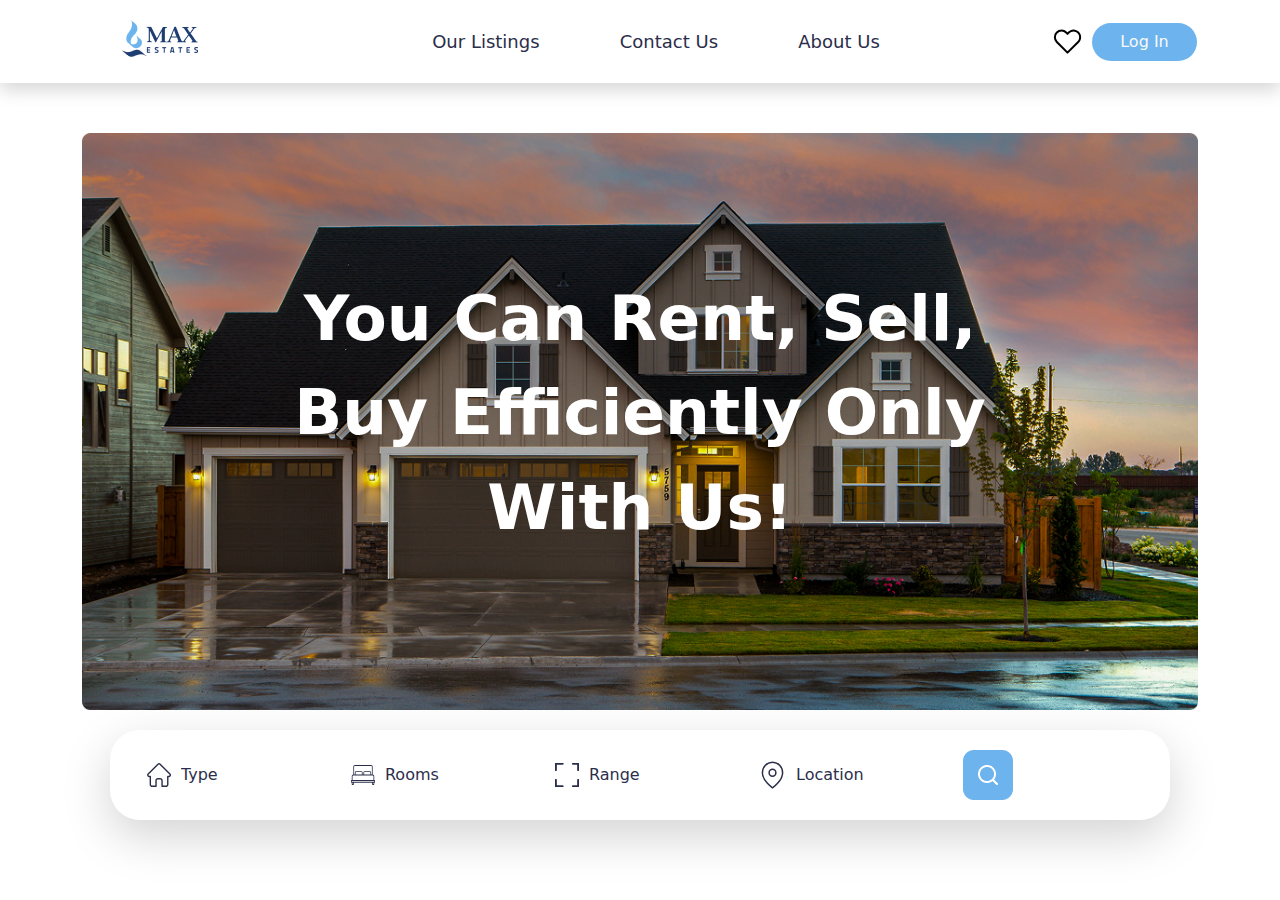
==== index.html @ ce279e46 "Initial commit" ====
<!DOCTYPE html>
<html lang="en">
<head>
    <meta charset="UTF-8">
    <meta name="viewport" content="width=device-width, initial-scale=1.0">
    <title>Max Estates | Home</title>
    <link rel="icon" href="/assets/images/Group.png">
    <link href="https://cdn.jsdelivr.net/npm/bootstrap@5.3.3/dist/css/bootstrap.min.css" rel="stylesheet" integrity="sha384-QWTKZyjpPEjISv5WaRU9OFeRpok6YctnYmDr5pNlyT2bRjXh0JMhjY6hW+ALEwIH" crossorigin="anonymous">
    <link rel="stylesheet" href="/assets/style/style.css">
</head>
<body>
    <header class="shadow d-flex">
            <div class="header-item col-md-3  col-6 d-flex justify-content-center">
                <a href="index.html">
                    <img src="/assets/images/Group.png" alt="max estates logo">
                </a>
            </div>
            
            <div class="header-item col-6 d-md-block d-none">
                <ul class="header-item-list d-flex align-items-center justify-content-evenly">
                    <ol>Our Listings</ol>
                    <ol>Contact Us</ol>
                    <ol>About Us</ol>
                </ul>
            </div>

            <div class="header-item col-md-3 col-6 d-flex align-items-center justify-content-center">
                <div class="header-item-favorite">
                    <a href="#"><img src="/assets/images/Vector.svg" alt="heart icon"></a>
                </div>

                <div class="header-item-button">
                  <a href="#"><button class="btn text-light text-center">Log In</button></a>  
                </div>
            </div>
    </header>

    <div class="container">
        <section class="landing">
            <div class="landing-image position-relative d-flex justify-content-center">
                <img src="/assets/images/pexels-binyaminmellish-1396122 1.png" alt="">
                <div class="landing-image-text text-center d-flex align-items-center">
                    <p>You can rent, sell, buy efficiently only with us!</p>
                </div>
            </div>

            <div class="landing-bottom postion-absolute d-flex justify-content-center">                
                <div class="landing-search"> 
                    <div class="shadow-lg landing-search-bottom d-flex justify-content-around">
                        <div class="col-2 landing-search-item d-flex align-items-center">
                            <img src="/assets/images/Group (1).svg" alt="home icon">
                            <input class="input" type="text" placeholder="Type"> 
                        </div>
    
                        <div class="col-2 landing-search-item d-flex align-items-center">
                            <img src="/assets/images/Group.svg" alt="rooms icon">
                            <input class="input" type="text" placeholder="Rooms"> 
                        </div>
    
                        <div class="col-2 landing-search-item d-flex align-items-center">
                            <img src="/assets/images/Vector (1).svg" alt="range icon">
                            <input class="input" type="text" placeholder="Range"> 
                        </div>
    
                        <div class="col-2 landing-search-item d-flex align-items-center">
                            <img src="/assets/images/map-pin.svg" alt="location icon">
                            <input class="input" type="text" placeholder="Location"> 
                        </div>
    
                        <div class="col-2 landing-search-item d-flex">
                            <a href="#"><img src="/assets/images/search.png" alt=""></a>
                        </div>
                    </div>
                </div>
            </div>
        </section>
    </div>
</body>
</html>
---- assets/style/style.css ----
a {
  color: unset;
  text-decoration: unset;
}

ol {
  padding: 0;
}

header .header-item {
  padding: 20px 0;
}
header .header-item-list {
  font-size: 18px;
  height: 100%;
  width: 100%;
  color: #2b2e4a;
}
header .header-item-favorite {
  padding: 0px 10px;
}
header .header-item-button {
  background-color: #6db3ee;
  border-radius: 100px;
  padding: 0px 15px;
}

.landing {
  padding: 50px 0;
}
.landing-image img {
  width: 100%;
}
.landing-image-text {
  position: absolute;
  width: 65%;
  height: 100%;
  font-size: 63px;
  color: #fff;
  text-transform: capitalize;
  font-weight: bold;
}
@media only screen and (max-width: 990px) {
  .landing-image-text {
    font-size: 35px;
  }
}
@media only screen and (max-width: 600px) {
  .landing-image-text {
    font-size: 25px;
  }
}
@media only screen and (max-width: 320px) {
  .landing-image-text {
    font-size: 15px;
  }
}
.landing-search {
  width: 95%;
}
.landing-search-bottom {
  margin-top: 20px;
  padding: 20px;
  border-radius: 30px;
}
.landing-search-bottom input {
  border: none;
  padding: 0px 10px;
  width: 100%;
}
.landing-search-bottom input::-moz-placeholder {
  color: #2b2e4a;
}
.landing-search-bottom input::placeholder {
  color: #2b2e4a;
}/*# sourceMappingURL=style.css.map */
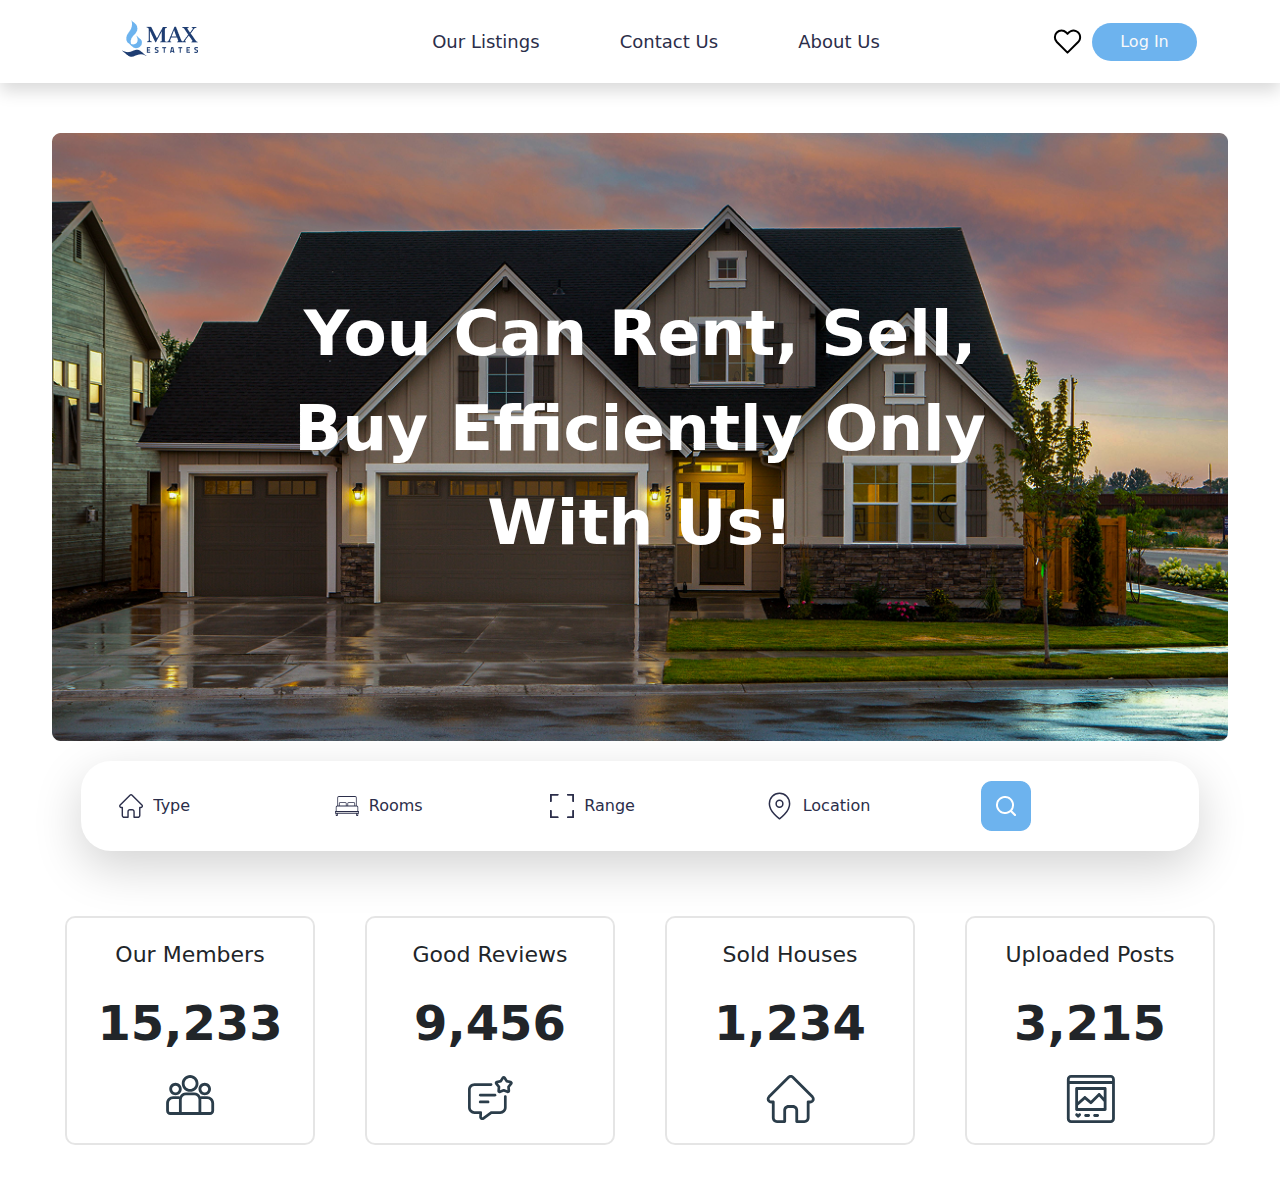
==== commit 02817402: "Added cards section" ====
--- a/index.html
+++ b/index.html
@@ -4,7 +4,7 @@
     <meta charset="UTF-8">
     <meta name="viewport" content="width=device-width, initial-scale=1.0">
     <title>Max Estates | Home</title>
-    <link rel="icon" href="/assets/images/Group.png">
+    <link rel="icon" href="/assets/images/logo.png">
     <link href="https://cdn.jsdelivr.net/npm/bootstrap@5.3.3/dist/css/bootstrap.min.css" rel="stylesheet" integrity="sha384-QWTKZyjpPEjISv5WaRU9OFeRpok6YctnYmDr5pNlyT2bRjXh0JMhjY6hW+ALEwIH" crossorigin="anonymous">
     <link rel="stylesheet" href="/assets/style/style.css">
 </head>
@@ -12,7 +12,7 @@
     <header class="shadow d-flex">
             <div class="header-item col-md-3  col-6 d-flex justify-content-center">
                 <a href="index.html">
-                    <img src="/assets/images/Group.png" alt="max estates logo">
+                    <img src="/assets/images/logo.png" alt="max estates logo">
                 </a>
             </div>
             
@@ -26,7 +26,7 @@
 
             <div class="header-item col-md-3 col-6 d-flex align-items-center justify-content-center">
                 <div class="header-item-favorite">
-                    <a href="#"><img src="/assets/images/Vector.svg" alt="heart icon"></a>
+                    <a href="#"><img src="/assets/images/svg/heart-icon.svg" alt="heart icon"></a>
                 </div>
 
                 <div class="header-item-button">
@@ -38,7 +38,7 @@
     <div class="container">
         <section class="landing">
             <div class="landing-image position-relative d-flex justify-content-center">
-                <img src="/assets/images/pexels-binyaminmellish-1396122 1.png" alt="">
+                <img src="/assets/images/landing-background.png" alt="">
                 <div class="landing-image-text text-center d-flex align-items-center">
                     <p>You can rent, sell, buy efficiently only with us!</p>
                 </div>
@@ -48,22 +48,22 @@
                 <div class="landing-search"> 
                     <div class="shadow-lg landing-search-bottom d-flex justify-content-around">
                         <div class="col-2 landing-search-item d-flex align-items-center">
-                            <img src="/assets/images/Group (1).svg" alt="home icon">
+                            <img src="/assets/images/svg/home-icon.svg" alt="home icon">
                             <input class="input" type="text" placeholder="Type"> 
                         </div>
     
                         <div class="col-2 landing-search-item d-flex align-items-center">
-                            <img src="/assets/images/Group.svg" alt="rooms icon">
+                            <img src="/assets/images/svg/rooms-icon.svg" alt="rooms icon">
                             <input class="input" type="text" placeholder="Rooms"> 
                         </div>
     
                         <div class="col-2 landing-search-item d-flex align-items-center">
-                            <img src="/assets/images/Vector (1).svg" alt="range icon">
+                            <img src="/assets/images/svg/range-icon.svg" alt="range icon">
                             <input class="input" type="text" placeholder="Range"> 
                         </div>
     
                         <div class="col-2 landing-search-item d-flex align-items-center">
-                            <img src="/assets/images/map-pin.svg" alt="location icon">
+                            <img src="/assets/images/svg/location-icon.svg" alt="location icon">
                             <input class="input" type="text" placeholder="Location"> 
                         </div>
     
@@ -74,6 +74,42 @@
                 </div>
             </div>
         </section>
+
+        <section class="cards">
+            <div class="row justify-content-around">
+                <div class="cards__item col-2 ">
+                    <p>Our Members</p>
+                    <div class="cards__number">
+                        <p>15,233</p>
+                    </div>
+                    <img src="/assets/images/svg/members-icon.svg" alt="members icon">
+                </div>
+
+                <div class="cards__item col-2">
+                    <p>Good Reviews</p>
+                    <div class="cards__number">
+                        <p>9,456</p>
+                    </div>
+                    <img src="/assets/images/svg/reviews-icon.svg" alt="reviews icon">
+                </div>
+
+                <div class="cards__item col-2">
+                    <p>Sold Houses</p>
+                    <div class="cards__number">
+                        <p>1,234</p>
+                    </div>
+                    <img class="change-color" src="/assets/images/svg/home-icon-card.svg" alt="home icon">
+                </div>
+                
+                <div class="cards__item col-2">
+                    <p>Uploaded Posts</p>
+                    <div class="cards__number">
+                        <p>3,215</p>
+                    </div>
+                    <img src="/assets/images/svg/post-icon.svg" alt="post icon">
+                </div>
+            </div>
+        </section>
     </div>
 </body>
 </html>--- a/assets/style/style.css
+++ b/assets/style/style.css
@@ -5,6 +5,11 @@
 
 ol {
   padding: 0;
+}
+
+.container {
+  max-width: 1200px;
+  width: 100%;
 }
 
 header .header-item {
@@ -73,4 +78,32 @@
 }
 .landing-search-bottom input::placeholder {
   color: #2b2e4a;
+}
+
+.cards {
+  padding-bottom: 40px;
+}
+.cards__item {
+  display: flex;
+  flex-direction: column;
+  align-items: center;
+  padding: 20px;
+  border: 2px solid rgba(0, 0, 0, 0.1019607843);
+  border-radius: 10px;
+  font-size: 22px;
+  max-width: 250px;
+  width: 100%;
+  margin-top: 15px;
+}
+.cards__item:hover {
+  color: #fff;
+  background-color: #2b2e4a;
+  transition: all 0.3s;
+}
+.cards__item:hover img {
+  filter: invert(100%) sepia(6%) saturate(3%) hue-rotate(1deg) brightness(105%) contrast(100%);
+}
+.cards__number {
+  font-weight: bold;
+  font-size: 48px;
 }/*# sourceMappingURL=style.css.map */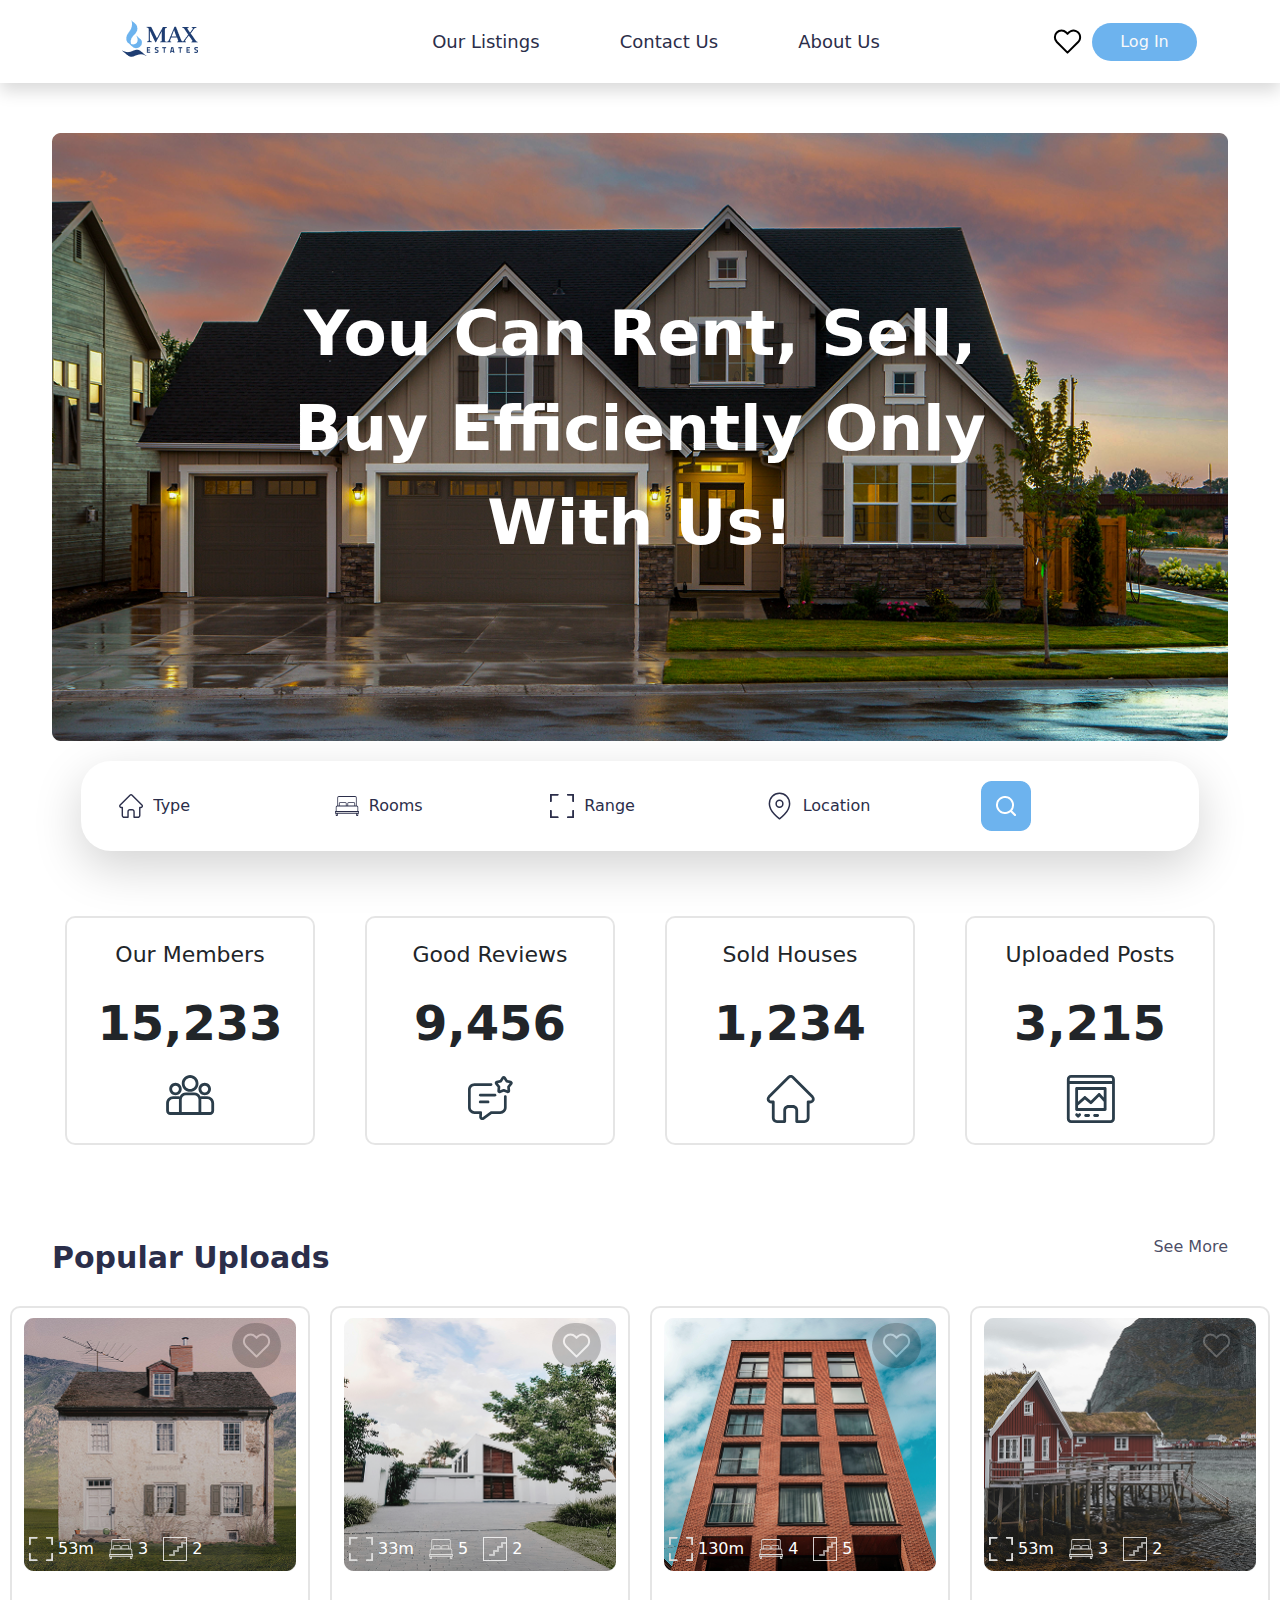
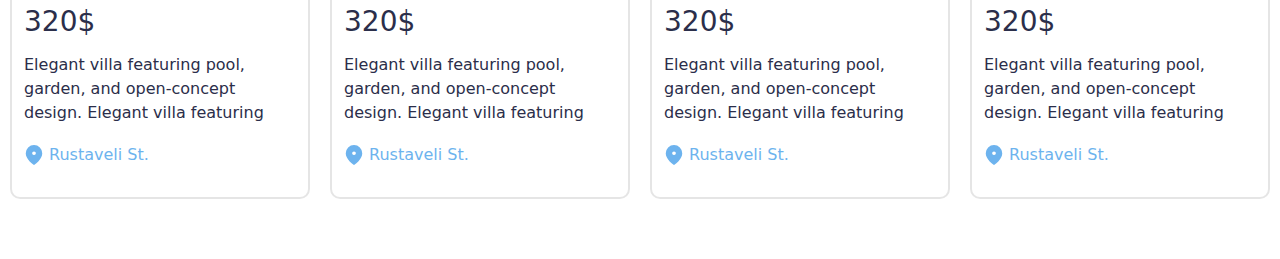
==== commit e09dbfc1: "added uploads" ====
--- a/index.html
+++ b/index.html
@@ -36,6 +36,7 @@
     </header>
 
     <div class="container">
+
         <section class="landing">
             <div class="landing-image position-relative d-flex justify-content-center">
                 <img src="/assets/images/landing-background.png" alt="">
@@ -110,6 +111,208 @@
                 </div>
             </div>
         </section>
+
+        <section class="uploads">
+            <div class="uploads__text d-flex justify-content-between">
+                <p class="uploads__text-title">Popular Uploads</p>
+                <p>See More</p>
+            </div>
+
+            <div class="row flex-lg-nowrap justify-content-center">
+                <div class="uploads__card col-lg-3 col-md-5 col-10">
+                    <div class="uploads__card-image">
+                        <div class="imgg">
+                            <img src="/assets/images/upload1.png" alt="house image">
+                        </div>
+                        
+                        <div class="uploads__card-info d-flex flex-column justify-content-between">
+                            <div class="d-flex justify-content-end">
+                                <div class="info_item-favorite">
+                                   <a href="#"><img src="/assets/images/svg/heart-icon.svg" alt="heart icon"></a> 
+                                </div>
+                            </div>
+
+                            <div class="d-flex">
+                                <div class="info_item">
+                                    <img src="/assets/images/svg/range-icon.svg" alt="range icon">
+                                    <p>53m</p>
+                                </div>
+    
+                                <div class="info_item">
+                                    <img src="/assets/images/svg/rooms-icon.svg" alt="rooms icon">
+                                    <p>3</p>
+                                </div>
+    
+                                <div class="info_item">
+                                    <img style="filter: unset;" src="/assets/images/svg/floors-icon.svg" alt="floors icon">
+                                    <p>2</p>
+                                </div>
+                            </div>
+                        </div>
+                    </div>
+
+                    <div class="uploads__card-text">
+                        <div class="uploads__card-text-price">
+                            <p>320$</p>
+                        </div>
+
+                        <div class="uploads__card-text-description">
+                            <p>Elegant villa featuring pool, garden, and open-concept design. Elegant villa featuring pool, garden, and open-concept design. Elegant villa featuring pool, garden, and open-concept design.</p>
+                        </div>
+
+                        <div class="uploads__card-text-location">
+                            <img src="/assets/images/svg/map-pin.svg" alt="map pin icon">
+                            <p>Rustaveli St.</p>
+                        </div>
+                    </div>
+                </div>
+
+                <div class="uploads__card col-lg-3 col-md-5 col-10">
+                    <div class="uploads__card-image">
+                        <div class="imgg">
+                            <img src="/assets/images/upload2.png" alt="house image">
+                        </div>
+                        
+                        <div class="uploads__card-info d-flex flex-column justify-content-between">
+                            <div class="d-flex justify-content-end">
+                                <div class="info_item-favorite">
+                                   <a href="#"><img src="/assets/images/svg/heart-icon.svg" alt="heart icon"></a> 
+                                </div>
+                            </div>
+
+                            <div class="d-flex">
+                                <div class="info_item">
+                                    <img src="/assets/images/svg/range-icon.svg" alt="range icon">
+                                    <p>33m</p>
+                                </div>
+    
+                                <div class="info_item">
+                                    <img src="/assets/images/svg/rooms-icon.svg" alt="rooms icon">
+                                    <p>5</p>
+                                </div>
+    
+                                <div class="info_item">
+                                    <img style="filter: unset;" src="/assets/images/svg/floors-icon.svg" alt="floors icon">
+                                    <p>2</p>
+                                </div>
+                            </div>
+                        </div>
+                    </div>
+
+                    <div class="uploads__card-text">
+                        <div class="uploads__card-text-price">
+                            <p>320$</p>
+                        </div>
+
+                        <div class="uploads__card-text-description">
+                            <p>Elegant villa featuring pool, garden, and open-concept design. Elegant villa featuring pool, garden, and open-concept design. Elegant villa featuring pool, garden, and open-concept design.</p>
+                        </div>
+
+                        <div class="uploads__card-text-location">
+                            <img src="/assets/images/svg/map-pin.svg" alt="map pin icon">
+                            <p>Rustaveli St.</p>
+                        </div>
+                    </div>
+                </div>
+               
+                <div class="uploads__card col-lg-3 col-md-5 col-10">
+                    <div class="uploads__card-image">
+                        <div class="imgg">
+                            <img src="/assets/images/upload3.png" alt="house image">
+                        </div>
+                        
+                        <div class="uploads__card-info d-flex flex-column justify-content-between">
+                            <div class="d-flex justify-content-end">
+                                <div class="info_item-favorite">
+                                   <a href="#"><img src="/assets/images/svg/heart-icon.svg" alt="heart icon"></a> 
+                                </div>
+                            </div>
+
+                            <div class="d-flex">
+                                <div class="info_item">
+                                    <img src="/assets/images/svg/range-icon.svg" alt="range icon">
+                                    <p>130m</p>
+                                </div>
+    
+                                <div class="info_item">
+                                    <img src="/assets/images/svg/rooms-icon.svg" alt="rooms icon">
+                                    <p>4</p>
+                                </div>
+    
+                                <div class="info_item">
+                                    <img style="filter: unset;" src="/assets/images/svg/floors-icon.svg" alt="floors icon">
+                                    <p>5</p>
+                                </div>
+                            </div>
+                        </div>
+                    </div>
+
+                    <div class="uploads__card-text">
+                        <div class="uploads__card-text-price">
+                            <p>320$</p>
+                        </div>
+
+                        <div class="uploads__card-text-description">
+                            <p>Elegant villa featuring pool, garden, and open-concept design. Elegant villa featuring pool, garden, and open-concept design. Elegant villa featuring pool, garden, and open-concept design.</p>
+                        </div>
+
+                        <div class="uploads__card-text-location">
+                            <img src="/assets/images/svg/map-pin.svg" alt="map pin icon">
+                            <p>Rustaveli St.</p>
+                        </div>
+                    </div>
+                </div>
+
+                <div class="uploads__card col-lg-3 col-md-5 col-10">
+                    <div class="uploads__card-image">
+                        <div class="imgg">
+                            <img src="/assets/images/upload4.png" alt="house image">
+                        </div>
+                        
+                        <div class="uploads__card-info d-flex flex-column justify-content-between">
+                            <div class="d-flex justify-content-end">
+                                <div class="info_item-favorite">
+                                   <a href="#"><img src="/assets/images/svg/heart-icon.svg" alt="heart icon"></a> 
+                                </div>
+                            </div>
+
+                            <div class="d-flex">
+                                <div class="info_item">
+                                    <img src="/assets/images/svg/range-icon.svg" alt="range icon">
+                                    <p>53m</p>
+                                </div>
+    
+                                <div class="info_item">
+                                    <img src="/assets/images/svg/rooms-icon.svg" alt="rooms icon">
+                                    <p>3</p>
+                                </div>
+    
+                                <div class="info_item">
+                                    <img style="filter: unset;" src="/assets/images/svg/floors-icon.svg" alt="floors icon">
+                                    <p>2</p>
+                                </div>
+                            </div>
+                        </div>
+                    </div>
+
+                    <div class="uploads__card-text">
+                        <div class="uploads__card-text-price">
+                            <p>320$</p>
+                        </div>
+
+                        <div class="uploads__card-text-description">
+                            <p>Elegant villa featuring pool, garden, and open-concept design. Elegant villa featuring pool, garden, and open-concept design. Elegant villa featuring pool, garden, and open-concept design.</p>
+                        </div>
+
+                        <div class="uploads__card-text-location">
+                            <img src="/assets/images/svg/map-pin.svg" alt="map pin icon">
+                            <p>Rustaveli St.</p>
+                        </div>
+                    </div>
+                </div>
+            </div>
+        </section>
     </div>
+    
 </body>
 </html>--- a/assets/style/style.css
+++ b/assets/style/style.css
@@ -106,4 +106,85 @@
 .cards__number {
   font-weight: bold;
   font-size: 48px;
+}
+
+.uploads {
+  padding: 50px 0;
+}
+.uploads__text {
+  font-size: 16px;
+  color: rgba(43, 46, 74, 0.8509803922);
+}
+.uploads__text-title {
+  font-size: 30px;
+  color: #2B2E4A;
+  font-weight: 600;
+}
+.uploads__card {
+  border: 2px solid rgba(0, 0, 0, 0.1019607843);
+  border-radius: 10px;
+  margin: 10px;
+}
+.uploads__card p {
+  margin: auto;
+}
+.uploads__card-image {
+  position: relative;
+  padding: 10px 0;
+}
+.uploads__card-image .imgg img {
+  width: 100%;
+}
+.uploads__card-info {
+  position: absolute;
+  bottom: 0;
+  color: #fff;
+  height: 100%;
+  width: 100%;
+}
+.uploads__card-info img {
+  filter: invert(100%) sepia(6%) saturate(3%) hue-rotate(1deg) brightness(105%) contrast(100%);
+}
+.uploads__card-info .info_item {
+  display: flex;
+  align-items: center;
+  padding: 20px 5px;
+}
+.uploads__card-info .info_item p {
+  padding: 0 5px;
+}
+.uploads__card-info .info_item-favorite {
+  background-color: #000;
+  color: #fff;
+  opacity: 0.2;
+  border-radius: 100px;
+  margin: 15px;
+}
+.uploads__card-info .info_item-favorite img {
+  padding: 10px;
+  width: 100%;
+}
+.uploads__card-text {
+  padding: 10px 0;
+  color: #2B2E4A;
+}
+.uploads__card-text-price {
+  font-weight: 500;
+  font-size: 28px;
+  padding: 10px 0;
+}
+.uploads__card-text-description {
+  overflow: hidden;
+  text-overflow: ellipsis;
+  height: 70px;
+  width: 100%;
+}
+.uploads__card-text-location {
+  display: flex;
+  justify-content: start;
+  padding: 20px 0;
+  color: #6DB3EE;
+}
+.uploads__card-text-location p {
+  margin: 0 5px;
 }/*# sourceMappingURL=style.css.map */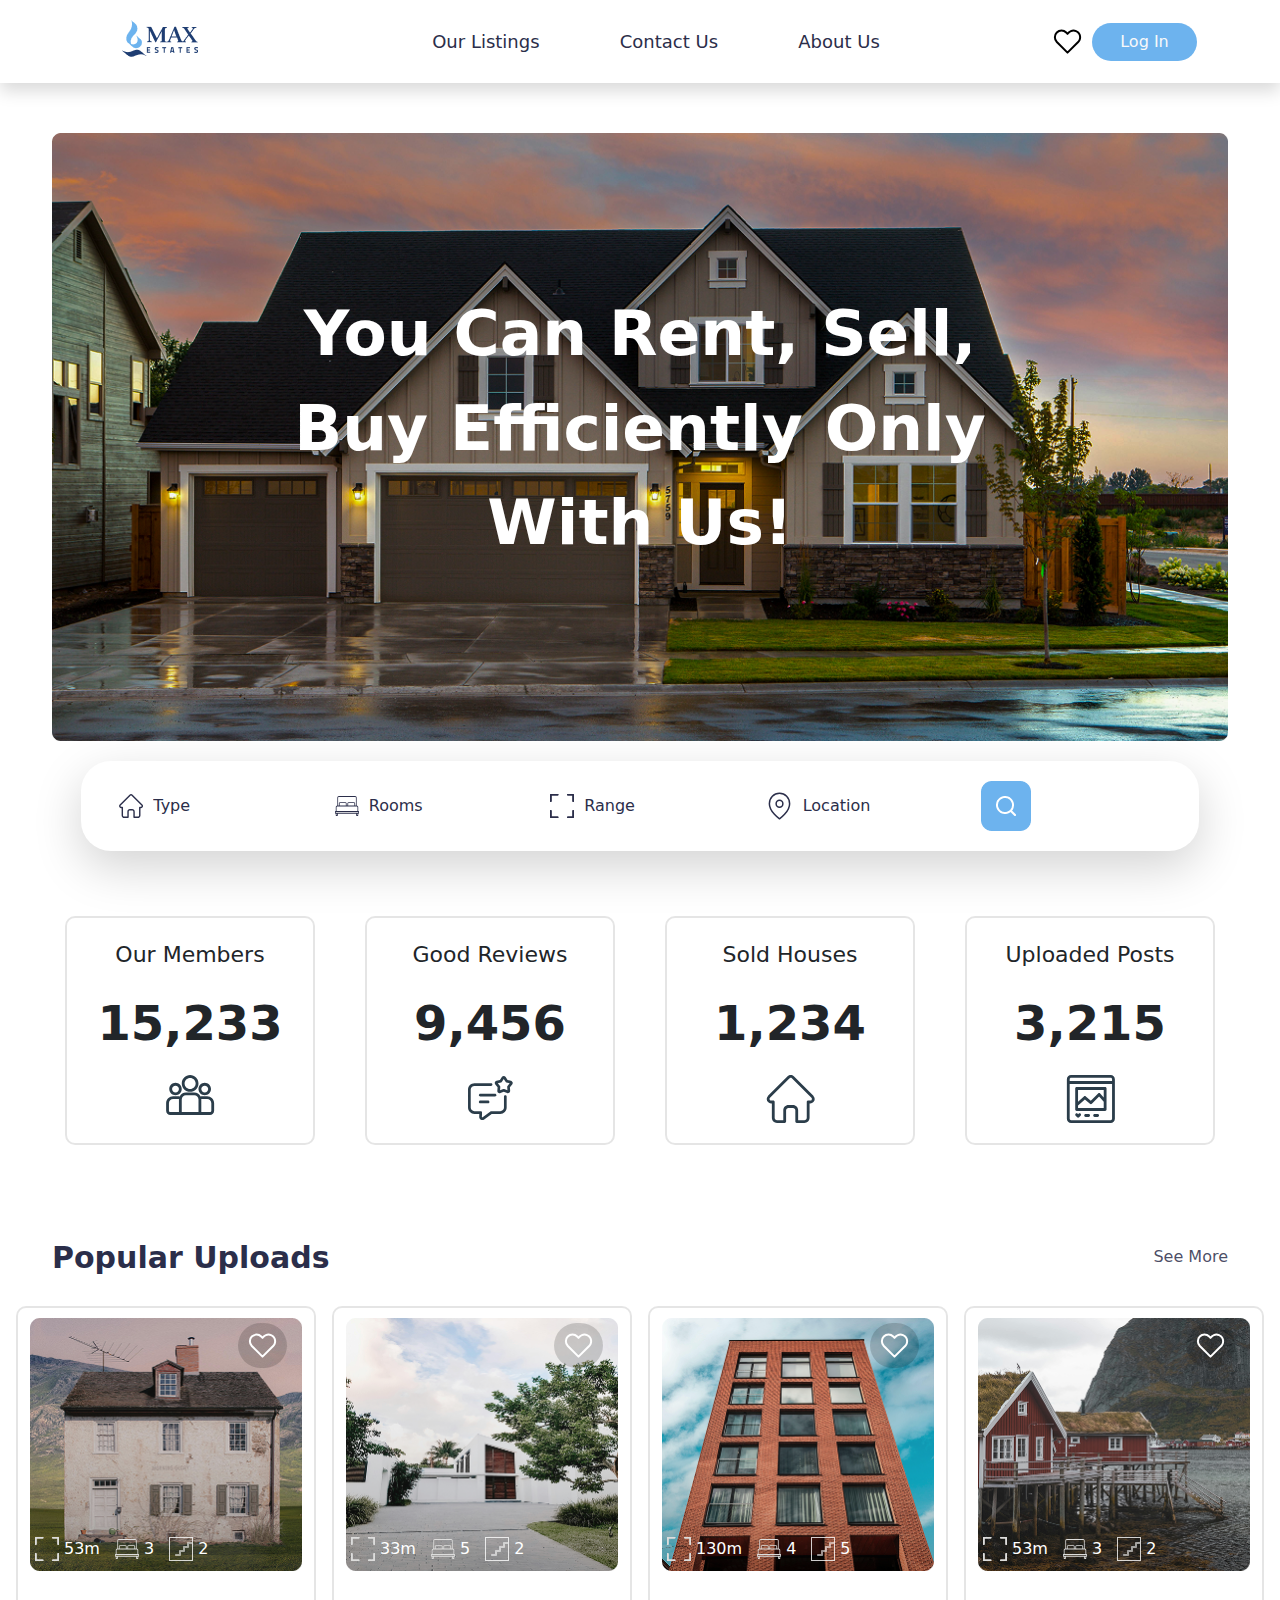
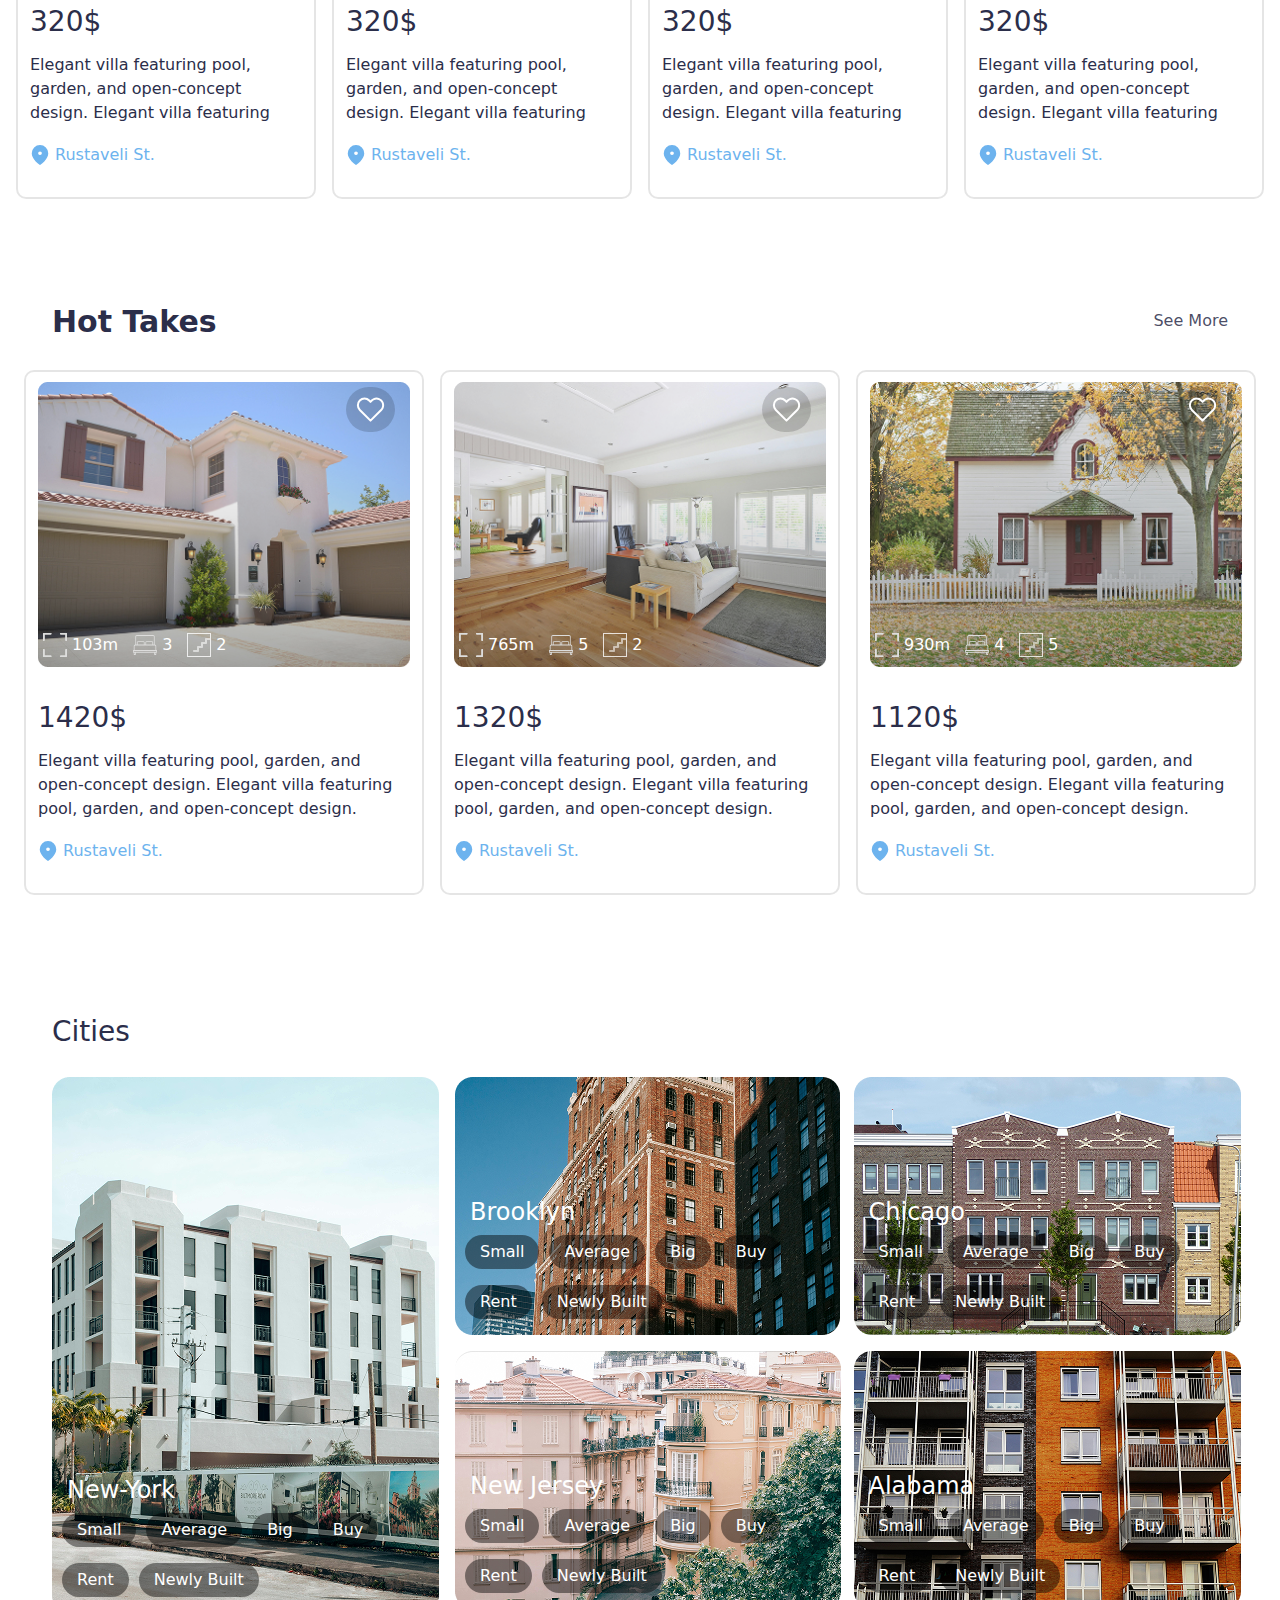
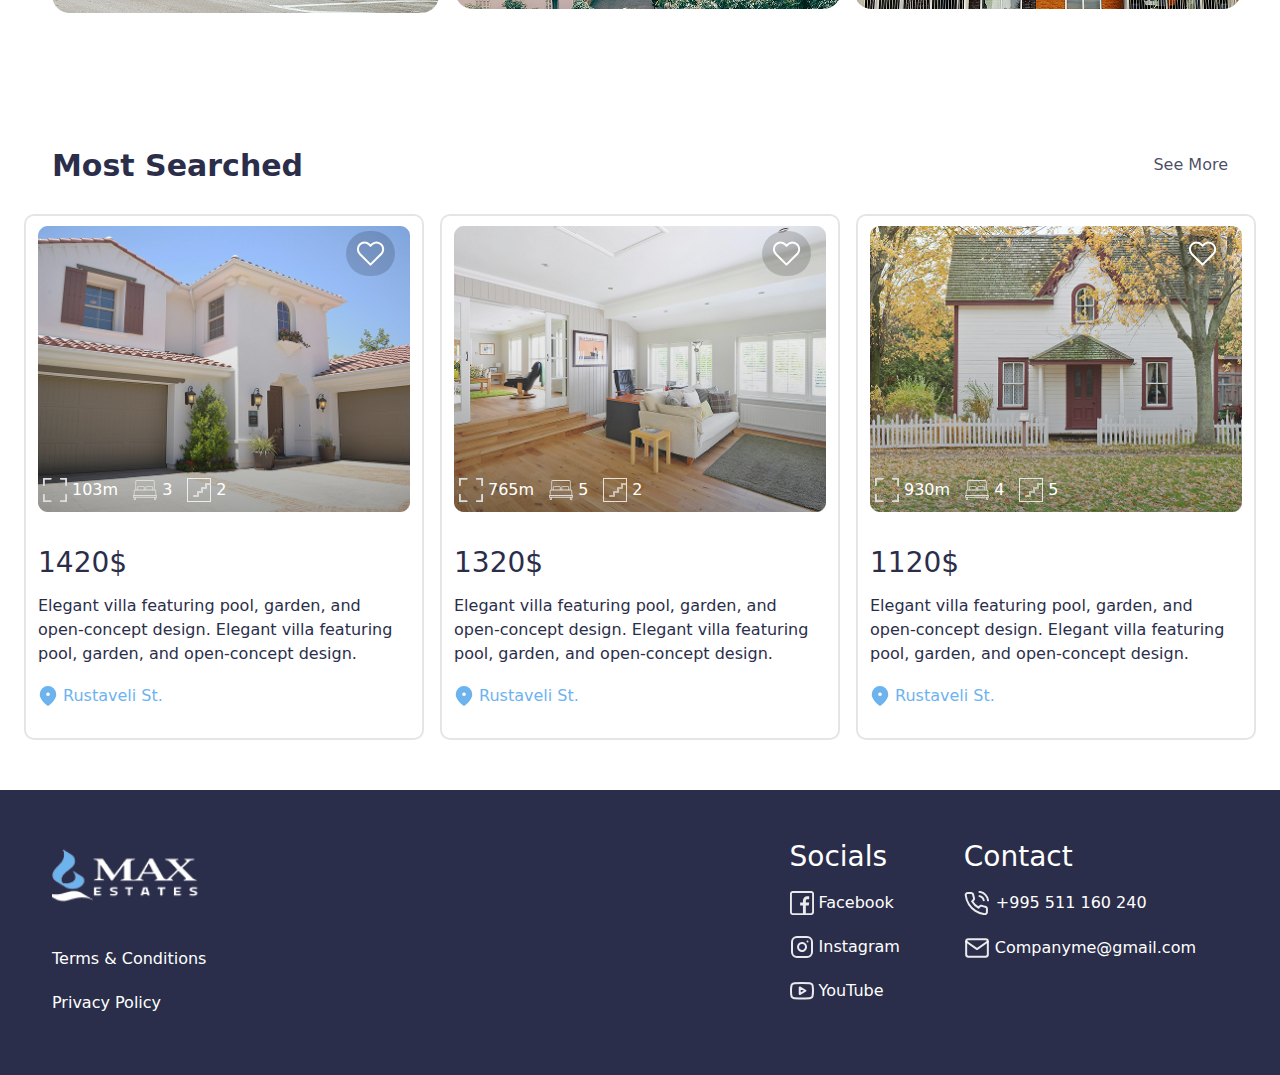
==== commit 8bf83891: "landing page completed" ====
--- a/index.html
+++ b/index.html
@@ -36,7 +36,6 @@
     </header>
 
     <div class="container">
-
         <section class="landing">
             <div class="landing-image position-relative d-flex justify-content-center">
                 <img src="/assets/images/landing-background.png" alt="">
@@ -113,12 +112,12 @@
         </section>
 
         <section class="uploads">
-            <div class="uploads__text d-flex justify-content-between">
+            <div class="uploads__text d-flex align-items-center justify-content-between">
                 <p class="uploads__text-title">Popular Uploads</p>
                 <p>See More</p>
             </div>
 
-            <div class="row flex-lg-nowrap justify-content-center">
+            <div class="row flex-lg-nowrap gap-3 justify-content-center">
                 <div class="uploads__card col-lg-3 col-md-5 col-10">
                     <div class="uploads__card-image">
                         <div class="imgg">
@@ -312,7 +311,461 @@
                 </div>
             </div>
         </section>
+
+        <section class="uploads">
+            <div class="uploads__text d-flex align-items-center justify-content-between">
+                <p class="uploads__text-title">Hot Takes</p>
+                <p>See More</p>
+            </div>
+
+            <div class="row flex-lg-nowrap gap-3 justify-content-center">
+                <div class="uploads__card col-lg-4 col-md-5 col-10">
+                    <div class="uploads__card-image">
+                        <div class="imgg">
+                            <img src="/assets/images/hot-takes-img1.png" alt="house image">
+                        </div>
+                        
+                        <div class="uploads__card-info d-flex flex-column justify-content-between">
+                            <div class="d-flex justify-content-end">
+                                <div class="info_item-favorite">
+                                   <a href="#"><img src="/assets/images/svg/heart-icon.svg" alt="heart icon"></a> 
+                                </div>
+                            </div>
+
+                            <div class="d-flex">
+                                <div class="info_item">
+                                    <img src="/assets/images/svg/range-icon.svg" alt="range icon">
+                                    <p>103m</p>
+                                </div>
+    
+                                <div class="info_item">
+                                    <img src="/assets/images/svg/rooms-icon.svg" alt="rooms icon">
+                                    <p>3</p>
+                                </div>
+    
+                                <div class="info_item">
+                                    <img style="filter: unset;" src="/assets/images/svg/floors-icon.svg" alt="floors icon">
+                                    <p>2</p>
+                                </div>
+                            </div>
+                        </div>
+                    </div>
+
+                    <div class="uploads__card-text">
+                        <div class="uploads__card-text-price">
+                            <p>1420$</p>
+                        </div>
+
+                        <div class="uploads__card-text-description">
+                            <p>Elegant villa featuring pool, garden, and open-concept design. Elegant villa featuring pool, garden, and open-concept design. Elegant villa featuring pool, garden, and open-concept design.</p>
+                        </div>
+
+                        <div class="uploads__card-text-location">
+                            <img src="/assets/images/svg/map-pin.svg" alt="map pin icon">
+                            <p>Rustaveli St.</p>
+                        </div>
+                    </div>
+                </div>
+
+                <div class="uploads__card col-lg-4 col-md-5 col-10">
+                    <div class="uploads__card-image">
+                        <div class="imgg">
+                            <img src="/assets/images/hot-takes-img2.png" alt="house image">
+                        </div>
+                        
+                        <div class="uploads__card-info d-flex flex-column justify-content-between">
+                            <div class="d-flex justify-content-end">
+                                <div class="info_item-favorite">
+                                   <a href="#"><img src="/assets/images/svg/heart-icon.svg" alt="heart icon"></a> 
+                                </div>
+                            </div>
+
+                            <div class="d-flex">
+                                <div class="info_item">
+                                    <img src="/assets/images/svg/range-icon.svg" alt="range icon">
+                                    <p>765m</p>
+                                </div>
+    
+                                <div class="info_item">
+                                    <img src="/assets/images/svg/rooms-icon.svg" alt="rooms icon">
+                                    <p>5</p>
+                                </div>
+    
+                                <div class="info_item">
+                                    <img style="filter: unset;" src="/assets/images/svg/floors-icon.svg" alt="floors icon">
+                                    <p>2</p>
+                                </div>
+                            </div>
+                        </div>
+                    </div>
+
+                    <div class="uploads__card-text">
+                        <div class="uploads__card-text-price">
+                            <p>1320$</p>
+                        </div>
+
+                        <div class="uploads__card-text-description">
+                            <p>Elegant villa featuring pool, garden, and open-concept design. Elegant villa featuring pool, garden, and open-concept design. Elegant villa featuring pool, garden, and open-concept design.</p>
+                        </div>
+
+                        <div class="uploads__card-text-location">
+                            <img src="/assets/images/svg/map-pin.svg" alt="map pin icon">
+                            <p>Rustaveli St.</p>
+                        </div>
+                    </div>
+                </div>
+               
+                <div class="uploads__card col-lg-4 col-md-5 col-10">
+                    <div class="uploads__card-image">
+                        <div class="imgg">
+                            <img src="/assets/images/hot-takes-img3.png" alt="house image">
+                        </div>
+                        
+                        <div class="uploads__card-info d-flex flex-column justify-content-between">
+                            <div class="d-flex justify-content-end">
+                                <div class="info_item-favorite">
+                                   <a href="#"><img src="/assets/images/svg/heart-icon.svg" alt="heart icon"></a> 
+                                </div>
+                            </div>
+
+                            <div class="d-flex">
+                                <div class="info_item">
+                                    <img src="/assets/images/svg/range-icon.svg" alt="range icon">
+                                    <p>930m</p>
+                                </div>
+    
+                                <div class="info_item">
+                                    <img src="/assets/images/svg/rooms-icon.svg" alt="rooms icon">
+                                    <p>4</p>
+                                </div>
+    
+                                <div class="info_item">
+                                    <img style="filter: unset;" src="/assets/images/svg/floors-icon.svg" alt="floors icon">
+                                    <p>5</p>
+                                </div>
+                            </div>
+                        </div>
+                    </div>
+
+                    <div class="uploads__card-text">
+                        <div class="uploads__card-text-price">
+                            <p>1120$</p>
+                        </div>
+
+                        <div class="uploads__card-text-description">
+                            <p>Elegant villa featuring pool, garden, and open-concept design. Elegant villa featuring pool, garden, and open-concept design. Elegant villa featuring pool, garden, and open-concept design.</p>
+                        </div>
+
+                        <div class="uploads__card-text-location">
+                            <img src="/assets/images/svg/map-pin.svg" alt="map pin icon">
+                            <p>Rustaveli St.</p>
+                        </div>
+                    </div>
+                </div>
+            </div>
+        </section>
+
+        <section class="cities">
+            <div class="cities-title">
+                <h3>Cities</h3>
+            </div>
+
+            <div class="cities-items d-flex gap-3 flex-lg-row flex-column ">
+                <div class="cities-item">
+                    <div class="cities-item-img">
+                        <img src="/assets/images/new-york.png" alt="">
+                        <div class="cities-item-text d-flex flex-column">
+                            <div class="city-title">
+                                <h4>New-York</h4>
+                            </div>
+
+                            <div class="d-flex flex-wrap justify-content-start ">
+                                <a href="#"><p>small</p></a> 
+                                <a href="#"><p>average</p></a> 
+                                <a href="#"><p>big</p></a> 
+                                <a href="#"><p>buy</p></a> 
+                                <a href="#"><p>rent</p></a> 
+                                <a href="#"><p>Newly built</p></a>
+                            </div>
+                        </div>
+                    </div>
+                </div>
+
+                <div class="cities-item">
+                    <div class="row flex-column flex-md-row">
+                        <div class="col-6 cities-item-img">
+                            <img src="/assets/images/brooklyn.png" alt="">
+                            <div class="cities-item-text d-flex flex-column">
+                                <div class="city-title">
+                                    <h4>Brooklyn</h4>
+                                </div>
+
+                                <div class="d-flex flex-wrap justify-content-start ">
+                                    <a href="#"><p>small</p></a> 
+                                    <a href="#"><p>average</p></a> 
+                                    <a href="#"><p>big</p></a> 
+                                    <a href="#"><p>buy</p></a> 
+                                    <a href="#"><p>rent</p></a> 
+                                    <a href="#"><p>Newly built</p></a>
+                                </div>
+                            </div>
+                        </div>
+
+                        <div class="col-6 cities-item-img ">
+                            <img src="/assets/images/chicago.png" alt="">
+                            <div class="cities-item-text d-flex flex-column">
+                                <div class="city-title">
+                                    <h4>Chicago</h4>
+                                </div>
+
+                                <div class="d-flex flex-wrap justify-content-start ">
+                                    <a href="#"><p>small</p></a> 
+                                    <a href="#"><p>average</p></a> 
+                                    <a href="#"><p>big</p></a> 
+                                    <a href="#"><p>buy</p></a> 
+                                    <a href="#"><p>rent</p></a> 
+                                    <a href="#"><p>Newly built</p></a>
+                                </div>
+                            </div>
+                        </div>
+
+                        <div class="col-6 cities-item-img mt-3">
+                            <img src="/assets/images/new-jersey.png" alt="">
+                            <div class="cities-item-text d-flex flex-column">
+                                <div class="city-title">
+                                    <h4>New Jersey</h4>
+                                </div>
+
+                                <div class="d-flex flex-wrap justify-content-start ">
+                                    <a href="#"><p>small</p></a> 
+                                    <a href="#"><p>average</p></a> 
+                                    <a href="#"><p>big</p></a> 
+                                    <a href="#"><p>buy</p></a> 
+                                    <a href="#"><p>rent</p></a> 
+                                    <a href="#"><p>Newly built</p></a>
+                                </div>
+                            </div>
+                        </div>
+
+                        <div class="col-6 cities-item-img mt-3">
+                            <img src="/assets/images/alabama.png" alt="">
+                            <div class="cities-item-text d-flex flex-column">
+                                <div class="city-title">
+                                    <h4>Alabama</h4>
+                                </div>
+
+                                <div class="d-flex flex-wrap justify-content-start ">
+                                    <a href="#"><p>small</p></a> 
+                                    <a href="#"><p>average</p></a> 
+                                    <a href="#"><p>big</p></a> 
+                                    <a href="#"><p>buy</p></a> 
+                                    <a href="#"><p>rent</p></a> 
+                                    <a href="#"><p>Newly built</p></a>
+                                </div>
+                            </div>
+                        </div>
+                    </div>
+                </div>
+            </div>
+        </section>
+
+        <section class="uploads">
+            <div class="uploads__text d-flex align-items-center justify-content-between">
+                <p class="uploads__text-title">Most Searched</p>
+                <p>See More</p>
+            </div>
+
+            <div class="row flex-lg-nowrap gap-3 justify-content-center">
+                <div class="uploads__card col-lg-4 col-md-5 col-10">
+                    <div class="uploads__card-image">
+                        <div class="imgg">
+                            <img src="/assets/images/hot-takes-img1.png" alt="house image">
+                        </div>
+                        
+                        <div class="uploads__card-info d-flex flex-column justify-content-between">
+                            <div class="d-flex justify-content-end">
+                                <div class="info_item-favorite">
+                                   <a href="#"><img src="/assets/images/svg/heart-icon.svg" alt="heart icon"></a> 
+                                </div>
+                            </div>
+
+                            <div class="d-flex">
+                                <div class="info_item">
+                                    <img src="/assets/images/svg/range-icon.svg" alt="range icon">
+                                    <p>103m</p>
+                                </div>
+    
+                                <div class="info_item">
+                                    <img src="/assets/images/svg/rooms-icon.svg" alt="rooms icon">
+                                    <p>3</p>
+                                </div>
+    
+                                <div class="info_item">
+                                    <img style="filter: unset;" src="/assets/images/svg/floors-icon.svg" alt="floors icon">
+                                    <p>2</p>
+                                </div>
+                            </div>
+                        </div>
+                    </div>
+
+                    <div class="uploads__card-text">
+                        <div class="uploads__card-text-price">
+                            <p>1420$</p>
+                        </div>
+
+                        <div class="uploads__card-text-description">
+                            <p>Elegant villa featuring pool, garden, and open-concept design. Elegant villa featuring pool, garden, and open-concept design. Elegant villa featuring pool, garden, and open-concept design.</p>
+                        </div>
+
+                        <div class="uploads__card-text-location">
+                            <img src="/assets/images/svg/map-pin.svg" alt="map pin icon">
+                            <p>Rustaveli St.</p>
+                        </div>
+                    </div>
+                </div>
+
+                <div class="uploads__card col-lg-4 col-md-5 col-10">
+                    <div class="uploads__card-image">
+                        <div class="imgg">
+                            <img src="/assets/images/hot-takes-img2.png" alt="house image">
+                        </div>
+                        
+                        <div class="uploads__card-info d-flex flex-column justify-content-between">
+                            <div class="d-flex justify-content-end">
+                                <div class="info_item-favorite">
+                                   <a href="#"><img src="/assets/images/svg/heart-icon.svg" alt="heart icon"></a> 
+                                </div>
+                            </div>
+
+                            <div class="d-flex">
+                                <div class="info_item">
+                                    <img src="/assets/images/svg/range-icon.svg" alt="range icon">
+                                    <p>765m</p>
+                                </div>
+    
+                                <div class="info_item">
+                                    <img src="/assets/images/svg/rooms-icon.svg" alt="rooms icon">
+                                    <p>5</p>
+                                </div>
+    
+                                <div class="info_item">
+                                    <img style="filter: unset;" src="/assets/images/svg/floors-icon.svg" alt="floors icon">
+                                    <p>2</p>
+                                </div>
+                            </div>
+                        </div>
+                    </div>
+
+                    <div class="uploads__card-text">
+                        <div class="uploads__card-text-price">
+                            <p>1320$</p>
+                        </div>
+
+                        <div class="uploads__card-text-description">
+                            <p>Elegant villa featuring pool, garden, and open-concept design. Elegant villa featuring pool, garden, and open-concept design. Elegant villa featuring pool, garden, and open-concept design.</p>
+                        </div>
+
+                        <div class="uploads__card-text-location">
+                            <img src="/assets/images/svg/map-pin.svg" alt="map pin icon">
+                            <p>Rustaveli St.</p>
+                        </div>
+                    </div>
+                </div>
+               
+                <div class="uploads__card col-lg-4 col-md-5 col-10">
+                    <div class="uploads__card-image">
+                        <div class="imgg">
+                            <img src="/assets/images/hot-takes-img3.png" alt="house image">
+                        </div>
+                        
+                        <div class="uploads__card-info d-flex flex-column justify-content-between">
+                            <div class="d-flex justify-content-end">
+                                <div class="info_item-favorite">
+                                   <a href="#"><img src="/assets/images/svg/heart-icon.svg" alt="heart icon"></a> 
+                                </div>
+                            </div>
+
+                            <div class="d-flex">
+                                <div class="info_item">
+                                    <img src="/assets/images/svg/range-icon.svg" alt="range icon">
+                                    <p>930m</p>
+                                </div>
+    
+                                <div class="info_item">
+                                    <img src="/assets/images/svg/rooms-icon.svg" alt="rooms icon">
+                                    <p>4</p>
+                                </div>
+    
+                                <div class="info_item">
+                                    <img style="filter: unset;" src="/assets/images/svg/floors-icon.svg" alt="floors icon">
+                                    <p>5</p>
+                                </div>
+                            </div>
+                        </div>
+                    </div>
+
+                    <div class="uploads__card-text">
+                        <div class="uploads__card-text-price">
+                            <p>1120$</p>
+                        </div>
+
+                        <div class="uploads__card-text-description">
+                            <p>Elegant villa featuring pool, garden, and open-concept design. Elegant villa featuring pool, garden, and open-concept design. Elegant villa featuring pool, garden, and open-concept design.</p>
+                        </div>
+
+                        <div class="uploads__card-text-location">
+                            <img src="/assets/images/svg/map-pin.svg" alt="map pin icon">
+                            <p>Rustaveli St.</p>
+                        </div>
+                    </div>
+                </div>
+            </div>
+        </section>
     </div>
-    
+
+    <footer class="footer">
+        <div class="container">
+            <div class="footer__items">
+                <div class="footer__policy">
+                    <img src="/assets/images/logo-white.png" alt="max estates logo">
+                    <p>Terms & Conditions</p>
+                    <p>Privacy Policy</p>
+                </div>
+
+                <div class="footer__info">
+                    <div class="footer__info-parent">
+                        <h3>Socials</h3>
+                        <div class="footer__info-parent-item">
+                            <img src="/assets/images/svg/facebook-icon.svg" alt="facebook icon">
+                            <p>Facebook</p>
+                        </div>
+
+                        <div class="footer__info-parent-item">
+                            <img src="/assets/images/svg/instagram.svg" alt="instagram icon">
+                            <p>Instagram</p>
+                        </div>
+
+                        <div class="footer__info-parent-item">
+                            <img src="/assets/images/svg/youtube.svg" alt="youtube icon">
+                            <p>YouTube</p>
+                        </div>
+                    </div>
+
+                    <div class="footer__info-parent">
+                        <h3>Contact</h3>
+                        <div class="footer__info-parent-item">
+                            <img src="/assets/images/svg/phone-call.svg" alt="phone icon">
+                            <p>+995 511 160 240</p>
+                        </div>
+
+                        <div class="footer__info-parent-item">
+                            <img src="/assets/images/svg/mail.svg" alt="mail icon">
+                            <p>Companyme@gmail.com</p>
+                        </div>
+                    </div>
+                </div>
+            </div>
+        </div>
+    </footer>
 </body>
 </html>--- a/assets/style/style.css
+++ b/assets/style/style.css
@@ -123,7 +123,7 @@
 .uploads__card {
   border: 2px solid rgba(0, 0, 0, 0.1019607843);
   border-radius: 10px;
-  margin: 10px;
+  margin-top: 10px;
 }
 .uploads__card p {
   margin: auto;
@@ -154,9 +154,8 @@
   padding: 0 5px;
 }
 .uploads__card-info .info_item-favorite {
-  background-color: #000;
-  color: #fff;
-  opacity: 0.2;
+  background-color: rgba(0, 0, 0, 0.1607843137);
+  color: #fff;
   border-radius: 100px;
   margin: 15px;
 }
@@ -187,4 +186,108 @@
 }
 .uploads__card-text-location p {
   margin: 0 5px;
+}
+
+.cities {
+  padding: 50px 0;
+}
+@media only screen and (max-width: 800px) {
+  .cities {
+    display: flex;
+    flex-direction: column;
+    align-items: center;
+  }
+}
+.cities-title {
+  padding: 20px 0;
+  font-size: 30px;
+  color: #2B2E4A;
+  font-weight: 600;
+}
+.cities-items .cities-item {
+  padding-bottom: 30px;
+}
+.cities-items .cities-item-img {
+  position: relative;
+}
+@media only screen and (max-width: 800px) {
+  .cities-items .cities-item-img {
+    margin-top: 15px;
+  }
+}
+.cities-items .cities-item .city-title {
+  font-size: 24px;
+  padding: 0px 5px;
+}
+.cities-items .cities-item-text {
+  position: absolute;
+  bottom: 0;
+  color: #fff;
+  padding: 0 10px;
+  text-transform: capitalize;
+  width: 380px;
+}
+.cities-items .cities-item-text p {
+  padding: 5px 15px;
+  margin-right: 10px;
+  background-color: rgba(0, 0, 0, 0.4431372549);
+  border-radius: 100px;
+}
+
+.footer {
+  color: #fff;
+  background-color: #2B2E4A;
+  padding: 50px 0;
+}
+@media only screen and (max-width: 800px) {
+  .footer {
+    text-align: center;
+  }
+}
+.footer p {
+  margin: 0;
+}
+.footer__items {
+  display: flex;
+  justify-content: space-between;
+}
+@media only screen and (max-width: 800px) {
+  .footer__items {
+    display: flex;
+    flex-direction: column;
+    align-items: center;
+  }
+}
+.footer__policy p {
+  padding: 10px 0;
+}
+.footer__policy img {
+  width: 150px;
+  padding-bottom: 30px;
+}
+.footer__info {
+  display: flex;
+  justify-content: space-around;
+  width: 40%;
+}
+@media only screen and (max-width: 800px) {
+  .footer__info {
+    display: flex;
+    flex-direction: column;
+    text-align: center;
+    align-items: center;
+  }
+}
+@media only screen and (max-width: 800px) {
+  .footer__info-parent {
+    margin: 20px 0;
+  }
+}
+.footer__info-parent-item {
+  display: flex;
+  align-items: center;
+  padding: 10px 0;
+}
+.footer__info-parent-item p {
+  margin-left: 5px;
 }/*# sourceMappingURL=style.css.map */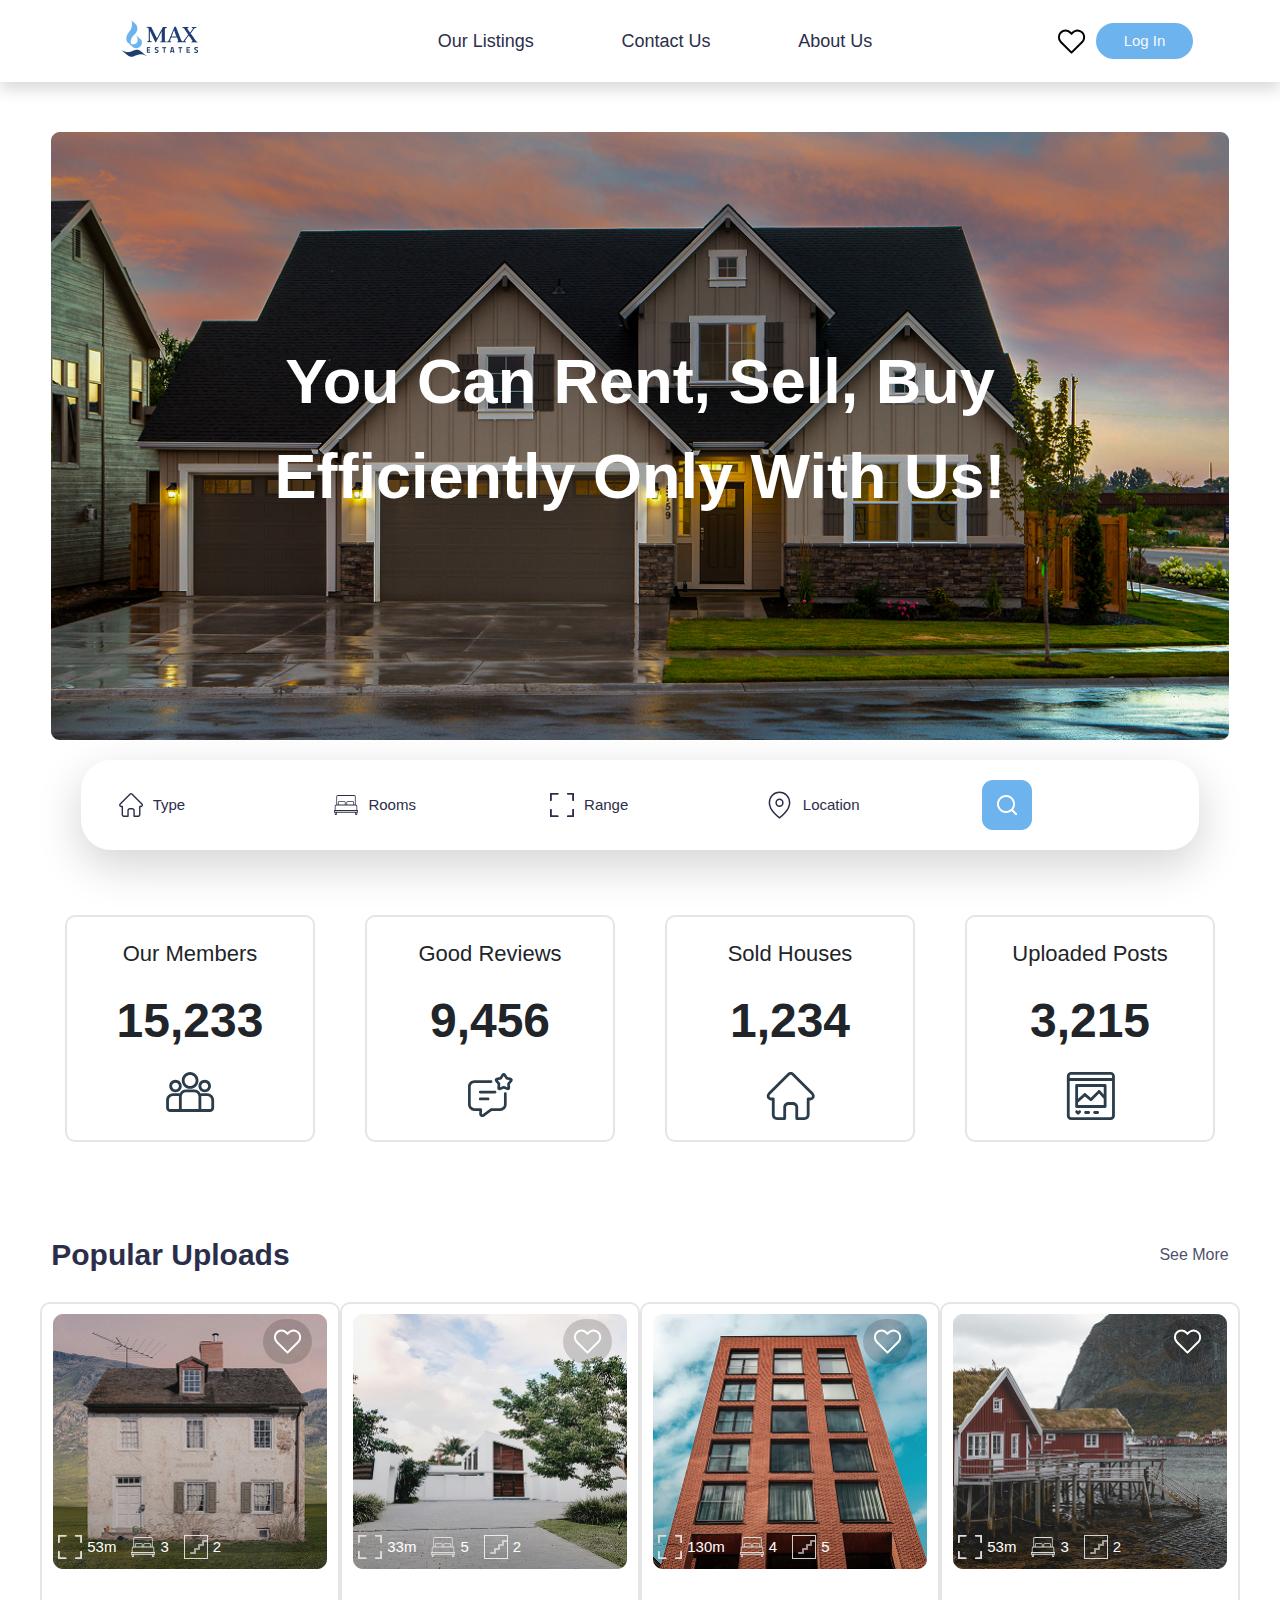
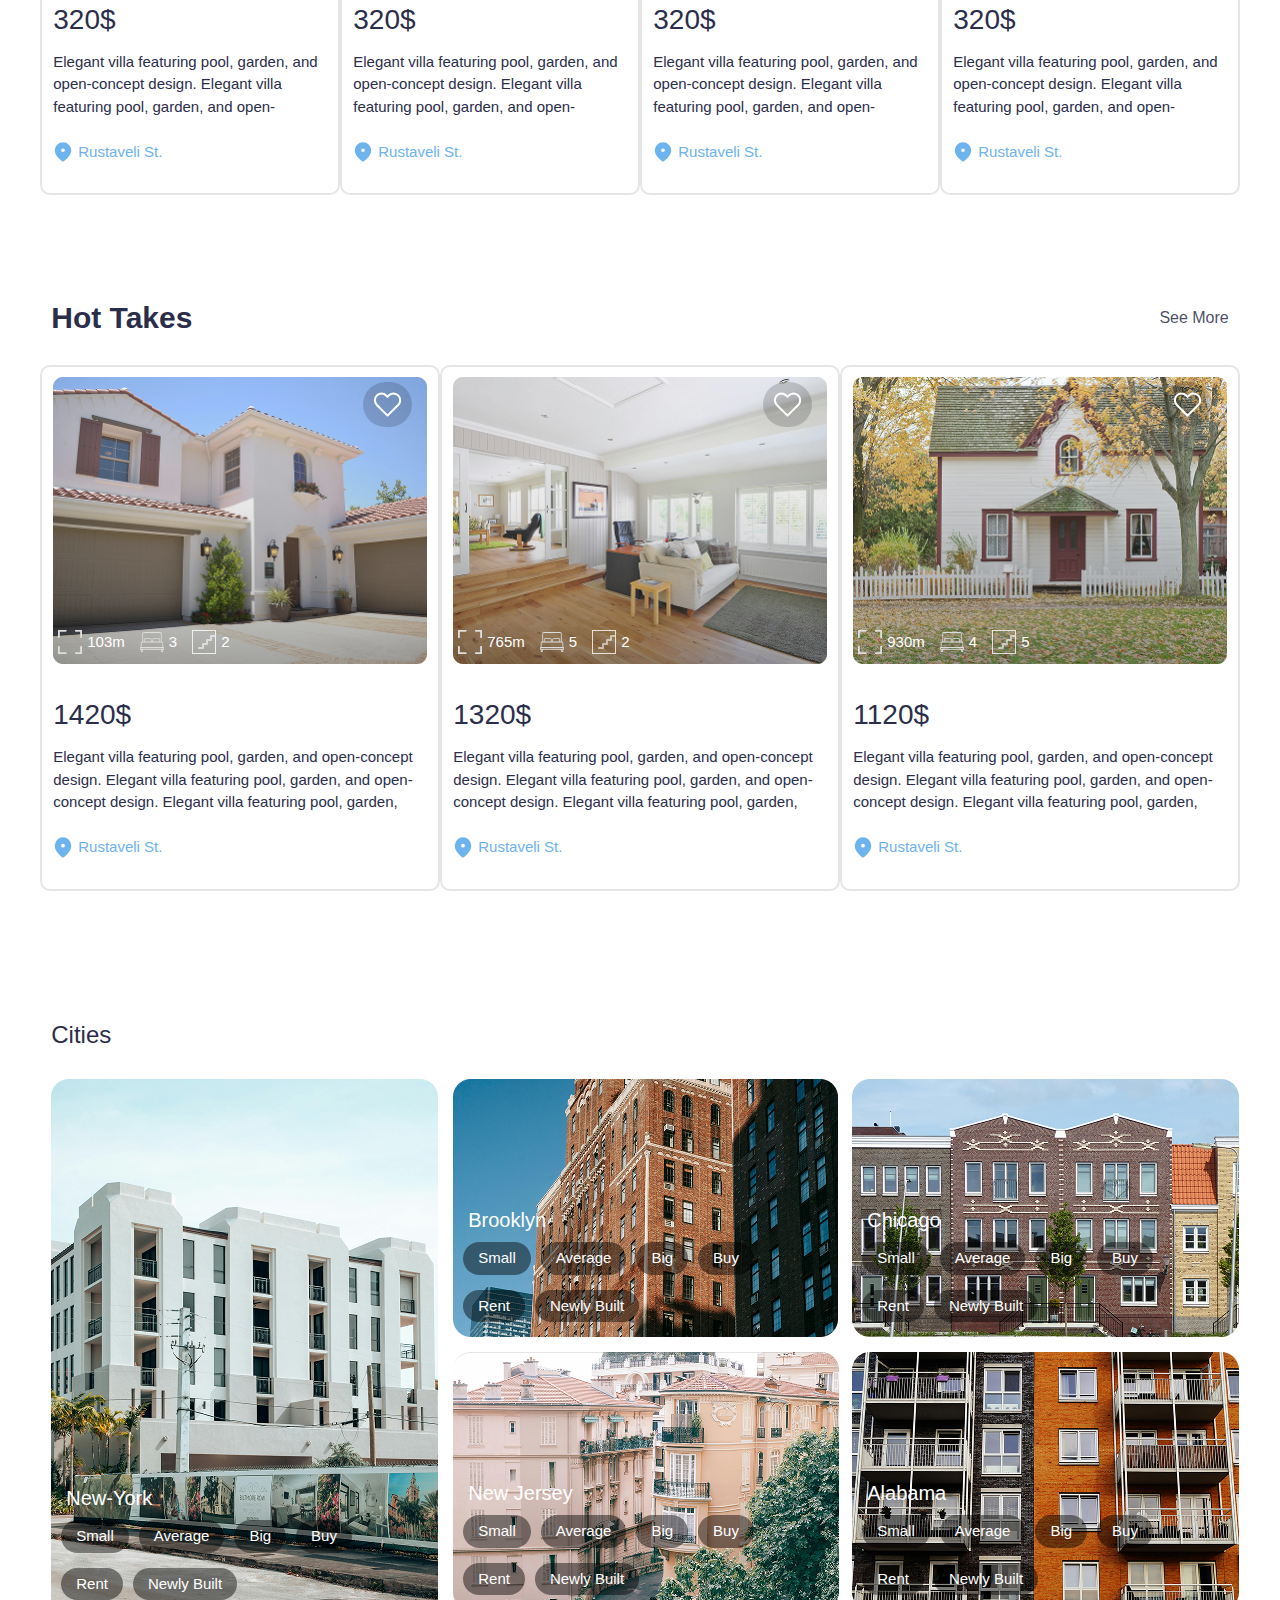
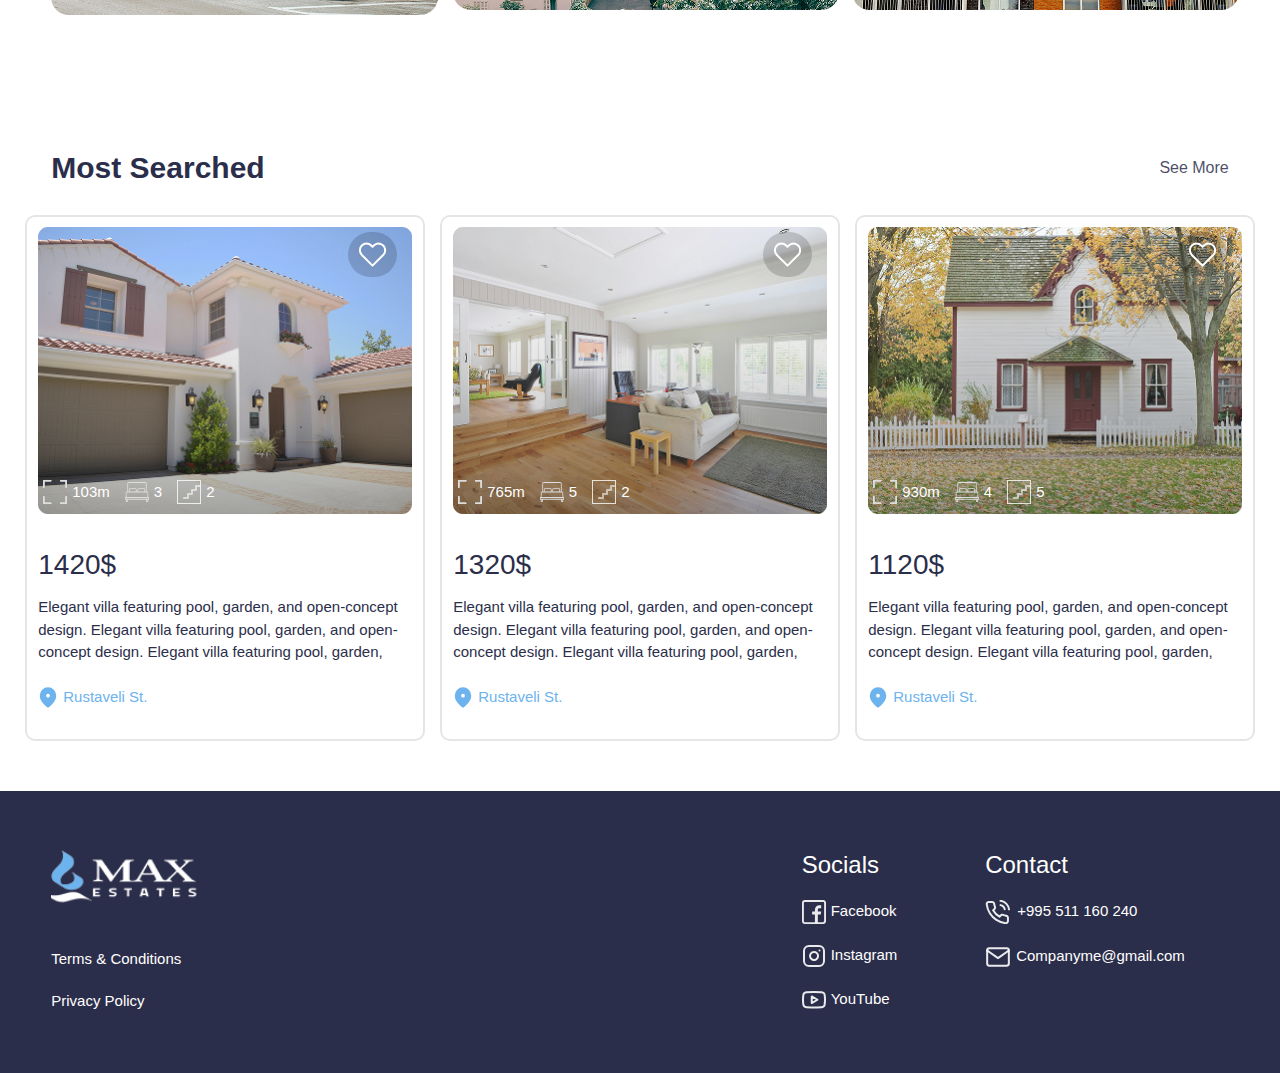
==== commit b0f96baa: "added mobile navigation menu" ====
--- a/index.html
+++ b/index.html
@@ -6,31 +6,54 @@
     <title>Max Estates | Home</title>
     <link rel="icon" href="/assets/images/logo.png">
     <link href="https://cdn.jsdelivr.net/npm/bootstrap@5.3.3/dist/css/bootstrap.min.css" rel="stylesheet" integrity="sha384-QWTKZyjpPEjISv5WaRU9OFeRpok6YctnYmDr5pNlyT2bRjXh0JMhjY6hW+ALEwIH" crossorigin="anonymous">
-    <link rel="stylesheet" href="/assets/style/style.css">
+    <link rel="stylesheet" href="https://cdnjs.cloudflare.com/ajax/libs/font-awesome/4.7.0/css/font-awesome.min.css">
+    <link rel="stylesheet" href="https://www.w3schools.com/w3css/4/w3.css">
+    <link rel="stylesheet" href="/assets/style/home.css">
+    <link rel="stylesheet" href="/assets/style/layout/header.css">
+    <link rel="stylesheet" href="/assets/style/layout/footer.css">
 </head>
 <body>
     <header class="shadow d-flex">
             <div class="header-item col-md-3  col-6 d-flex justify-content-center">
                 <a href="index.html">
-                    <img src="/assets/images/logo.png" alt="max estates logo">
+                    <a href="index.html"><img src="/assets/images/logo.png" alt="max estates logo"></a>  
                 </a>
             </div>
             
             <div class="header-item col-6 d-md-block d-none">
                 <ul class="header-item-list d-flex align-items-center justify-content-evenly">
-                    <ol>Our Listings</ol>
-                    <ol>Contact Us</ol>
-                    <ol>About Us</ol>
+                    <a href="listings.html"><ol>Our Listings</ol></a>
+                    <a href="contact.html"><ol>Contact Us</ol></a>
+                    <a href="about.html"><ol>About Us</ol></a> 
                 </ul>
             </div>
 
-            <div class="header-item col-md-3 col-6 d-flex align-items-center justify-content-center">
+            <div class="header-item col-md-3 col-6 d-none d-md-flex align-items-center justify-content-center">
                 <div class="header-item-favorite">
                     <a href="#"><img src="/assets/images/svg/heart-icon.svg" alt="heart icon"></a>
                 </div>
 
                 <div class="header-item-button">
                   <a href="#"><button class="btn text-light text-center">Log In</button></a>  
+                </div>
+            </div>
+
+            <div class="burger-menu col-6 d-md-none d-block d-flex flex-column align-items-center justify-content-center">
+                <a onclick="menuOpen()" id="burgerMenuOn" href="#" class="burger-icon">
+                    <i class="fa fa-bars"></i>
+                </a>
+                
+                <div id="mobileNav" class="shadow burger-menu-nav w3-animate-right">
+                    <div class="d-flex justify-content-end">
+                        <a onclick="menuClose()" id="burgerMenuOff" class="burger-close" href="#">
+                            <i class="fa fa-times" aria-hidden="true"></i>
+                        </a>
+                    </div>
+                    <ul class="text-right">
+                        <a href="listings.html"><ol>Our Listings</ol></a>
+                        <a href="contact.html"><ol>Contact Us</ol></a>
+                        <a href="about.html"><ol>About Us</ol></a> 
+                    </ul>
                 </div>
             </div>
     </header>
@@ -117,7 +140,7 @@
                 <p>See More</p>
             </div>
 
-            <div class="row flex-lg-nowrap gap-3 justify-content-center">
+            <div class="row justify-content-center">
                 <div class="uploads__card col-lg-3 col-md-5 col-10">
                     <div class="uploads__card-image">
                         <div class="imgg">
@@ -318,7 +341,7 @@
                 <p>See More</p>
             </div>
 
-            <div class="row flex-lg-nowrap gap-3 justify-content-center">
+            <div class="row justify-content-center">
                 <div class="uploads__card col-lg-4 col-md-5 col-10">
                     <div class="uploads__card-image">
                         <div class="imgg">
@@ -767,5 +790,7 @@
             </div>
         </div>
     </footer>
+
+    <script src="/assets/js/script.js"></script>
 </body>
 </html>--- a/assets/style/home.css
+++ b/assets/style/home.css
@@ -0,0 +1,217 @@
+a {
+  color: unset;
+  text-decoration: unset;
+}
+
+ol {
+  padding: 0;
+}
+
+.container {
+  max-width: 1200px;
+  width: 100%;
+}
+
+.landing {
+  padding: 50px 0;
+}
+.landing-image img {
+  width: 100%;
+}
+.landing-image-text {
+  position: absolute;
+  width: 65%;
+  height: 100%;
+  font-size: 63px;
+  color: #fff;
+  text-transform: capitalize;
+  font-weight: bold;
+}
+@media only screen and (max-width: 990px) {
+  .landing-image-text {
+    font-size: 35px;
+  }
+}
+@media only screen and (max-width: 600px) {
+  .landing-image-text {
+    font-size: 25px;
+  }
+}
+@media only screen and (max-width: 320px) {
+  .landing-image-text {
+    font-size: 15px;
+  }
+}
+.landing-search {
+  width: 95%;
+}
+.landing-search-bottom {
+  margin-top: 20px;
+  padding: 20px;
+  border-radius: 30px;
+}
+.landing-search-bottom input {
+  border: none;
+  padding: 0px 10px;
+  width: 100%;
+}
+.landing-search-bottom input::-moz-placeholder {
+  color: #2b2e4a;
+}
+.landing-search-bottom input::placeholder {
+  color: #2b2e4a;
+}
+
+.cards {
+  padding-bottom: 40px;
+}
+.cards__item {
+  display: flex;
+  flex-direction: column;
+  align-items: center;
+  padding: 20px;
+  border: 2px solid rgba(0, 0, 0, 0.1019607843);
+  border-radius: 10px;
+  font-size: 22px;
+  max-width: 250px;
+  width: 100%;
+  margin-top: 15px;
+}
+.cards__item:hover {
+  color: #fff;
+  background-color: #2b2e4a;
+  transition: all 0.3s;
+}
+.cards__item:hover img {
+  filter: invert(100%) sepia(6%) saturate(3%) hue-rotate(1deg) brightness(105%) contrast(100%);
+}
+.cards__number {
+  font-weight: bold;
+  font-size: 48px;
+}
+
+.uploads {
+  padding: 50px 0;
+}
+.uploads__text {
+  font-size: 16px;
+  color: rgba(43, 46, 74, 0.8509803922);
+}
+.uploads__text-title {
+  font-size: 30px;
+  color: #2B2E4A;
+  font-weight: 600;
+}
+.uploads__card {
+  border: 2px solid rgba(0, 0, 0, 0.1019607843);
+  border-radius: 10px;
+  margin-top: 10px;
+}
+.uploads__card p {
+  margin: auto;
+}
+.uploads__card-image {
+  position: relative;
+  padding: 10px 0;
+}
+.uploads__card-image .imgg img {
+  width: 100%;
+}
+.uploads__card-info {
+  position: absolute;
+  bottom: 0;
+  color: #fff;
+  height: 100%;
+  width: 100%;
+}
+.uploads__card-info img {
+  filter: invert(100%) sepia(6%) saturate(3%) hue-rotate(1deg) brightness(105%) contrast(100%);
+}
+.uploads__card-info .info_item {
+  display: flex;
+  align-items: center;
+  padding: 20px 5px;
+}
+.uploads__card-info .info_item p {
+  padding: 0 5px;
+}
+.uploads__card-info .info_item-favorite {
+  background-color: rgba(0, 0, 0, 0.1607843137);
+  color: #fff;
+  border-radius: 100px;
+  margin: 15px;
+}
+.uploads__card-info .info_item-favorite img {
+  padding: 10px;
+  width: 100%;
+}
+.uploads__card-text {
+  padding: 10px 0;
+  color: #2B2E4A;
+}
+.uploads__card-text-price {
+  font-weight: 500;
+  font-size: 28px;
+  padding: 10px 0;
+}
+.uploads__card-text-description {
+  overflow: hidden;
+  text-overflow: ellipsis;
+  height: 70px;
+  width: 100%;
+}
+.uploads__card-text-location {
+  display: flex;
+  justify-content: start;
+  padding: 20px 0;
+  color: #6DB3EE;
+}
+.uploads__card-text-location p {
+  margin: 0 5px;
+}
+
+.cities {
+  padding: 50px 0;
+}
+@media only screen and (max-width: 800px) {
+  .cities {
+    display: flex;
+    flex-direction: column;
+    align-items: center;
+  }
+}
+.cities-title {
+  padding: 20px 0;
+  font-size: 30px;
+  color: #2B2E4A;
+  font-weight: 600;
+}
+.cities-items .cities-item {
+  padding-bottom: 30px;
+}
+.cities-items .cities-item-img {
+  position: relative;
+}
+@media only screen and (max-width: 800px) {
+  .cities-items .cities-item-img {
+    margin-top: 15px;
+  }
+}
+.cities-items .cities-item .city-title {
+  font-size: 24px;
+  padding: 0px 5px;
+}
+.cities-items .cities-item-text {
+  position: absolute;
+  bottom: 0;
+  color: #fff;
+  padding: 0 10px;
+  text-transform: capitalize;
+  width: 380px;
+}
+.cities-items .cities-item-text p {
+  padding: 5px 15px;
+  margin-right: 10px;
+  background-color: rgba(0, 0, 0, 0.4431372549);
+  border-radius: 100px;
+}/*# sourceMappingURL=home.css.map */--- a/assets/style/layout/header.css
+++ b/assets/style/layout/header.css
@@ -0,0 +1,63 @@
+a {
+  color: unset;
+  text-decoration: unset;
+}
+
+ol {
+  padding: 0;
+}
+
+header .header-item {
+  padding: 20px 0;
+}
+header .header-item-list {
+  font-size: 18px;
+  height: 100%;
+  width: 100%;
+  color: #2b2e4a;
+}
+header .header-item-list ol:hover {
+  color: #6db3ee;
+  transition: all 0.2s;
+}
+header .header-item-favorite {
+  padding: 0px 10px;
+}
+header .header-item-button {
+  background-color: #6db3ee;
+  border-radius: 100px;
+  padding: 0px 15px;
+}
+header .burger-menu .burger-icon {
+  font-size: 30px;
+  color: #6db3ee;
+}
+header .burger-menu .open {
+  display: block;
+}
+header .burger-menu-nav {
+  position: absolute;
+  right: 0;
+  top: 0;
+  padding: 20px 50px;
+  background-color: #fff;
+  z-index: 1;
+  height: 100%;
+  box-shadow: -13px 0px 20px -14px rgba(0, 0, 0, 0.75);
+  display: none;
+}
+header .burger-menu-nav ul {
+  margin-top: 30px;
+}
+header .burger-menu-nav ul ol {
+  padding: 5px 0;
+  font-size: 20px;
+}
+header .burger-menu-nav .burger-close {
+  font-size: 30px;
+  color: #6db3ee;
+}
+
+.active {
+  color: #6db3ee;
+}/*# sourceMappingURL=header.css.map */--- a/assets/style/layout/footer.css
+++ b/assets/style/layout/footer.css
@@ -0,0 +1,57 @@
+.footer {
+  color: #fff;
+  background-color: #2B2E4A;
+  padding: 50px 0;
+}
+@media only screen and (max-width: 800px) {
+  .footer {
+    text-align: center;
+  }
+}
+.footer p {
+  margin: 0;
+}
+.footer__items {
+  display: flex;
+  justify-content: space-between;
+}
+@media only screen and (max-width: 800px) {
+  .footer__items {
+    display: flex;
+    flex-direction: column;
+    align-items: center;
+  }
+}
+.footer__policy p {
+  padding: 10px 0;
+}
+.footer__policy img {
+  width: 150px;
+  padding-bottom: 30px;
+}
+.footer__info {
+  display: flex;
+  justify-content: space-around;
+  width: 40%;
+}
+@media only screen and (max-width: 800px) {
+  .footer__info {
+    display: flex;
+    flex-direction: column;
+    text-align: center;
+    align-items: center;
+  }
+}
+@media only screen and (max-width: 800px) {
+  .footer__info-parent {
+    margin: 20px 0;
+  }
+}
+.footer__info-parent-item {
+  display: flex;
+  align-items: center;
+  padding: 10px 0;
+}
+.footer__info-parent-item p {
+  margin-left: 5px;
+}/*# sourceMappingURL=footer.css.map */